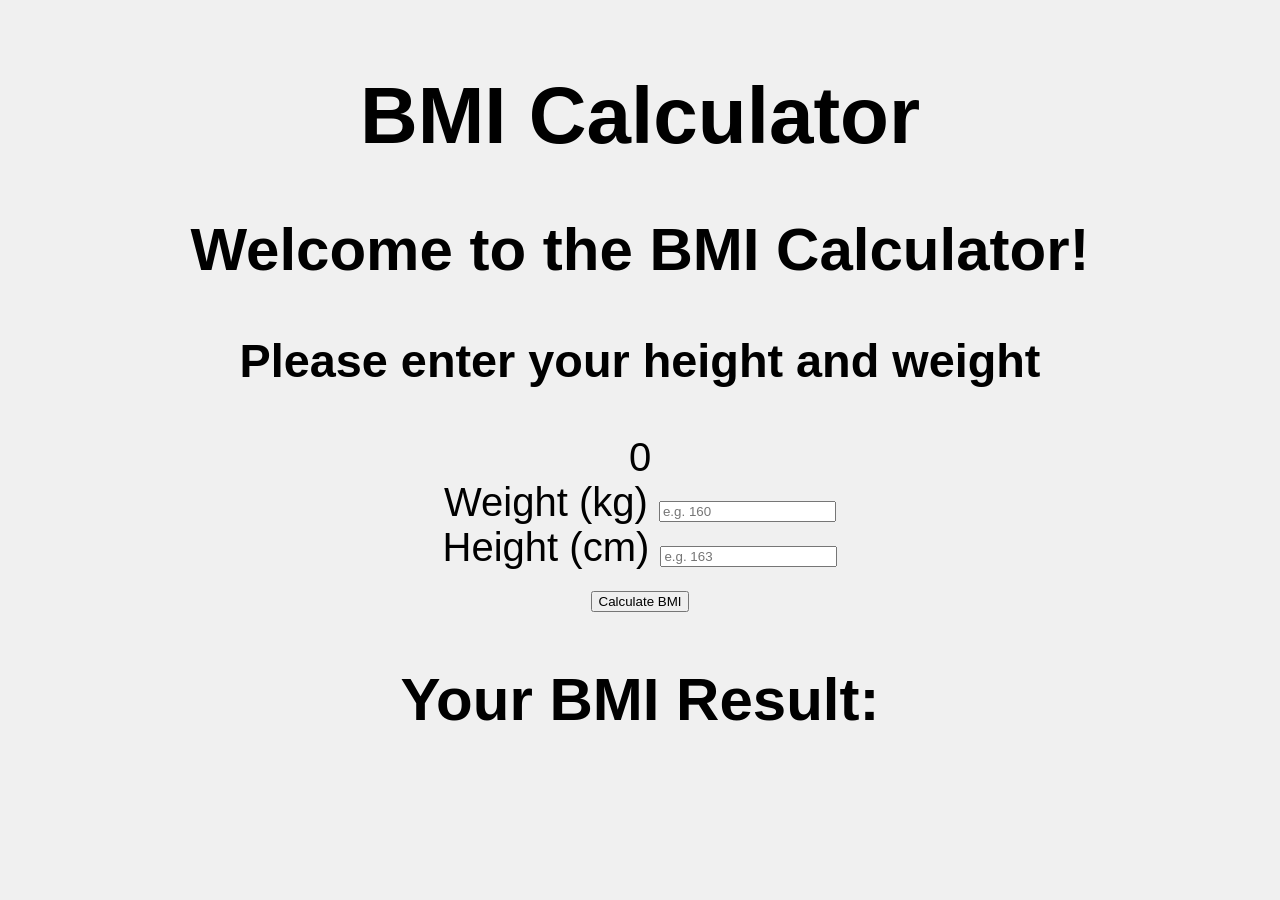
==== index.html @ be8022e4 "first commit" ====
<!DOCTYPE html>
<html lang="en">
<head>
    <meta charset="UTF-8">
    <meta name="viewport" content="width=device-width, initial-scale=1.0">
   <link rel="stylesheet" href="css/styles.css">
    <title>BMI Calculator</title>
</head>
<body>
    <header>
        <h1>BMI Calculator</h1>
    </header>
<main>

    <!-- BMI Calculator card  -->
   <div class="imput-container">
    <h2>Welcome to the BMI Calculator!</h2>
    <h3>Please enter your height and weight</h3>

<!-- guage to indicate BMI category -->
    <div class="scale-container" id="scale-container">
         <div class="scale-track">
            <div class="scale-divider" style = "left: 21%"></div>
            <div class="scale-divider" style = "left: 38%"></div>
            <div class="scale-divider" style = "left: 55%"></div>
            <div class="scale-divider" style = "left: 78%"></div>
            <div class="scale-divider" style = "left: 92%"></div>
         </div>
         
 <div class="needle" id="needle"></div>
        <div class="guage-value" id="guage-value">0</div>
    </div>
 </div>

    <!-- weight input -->
     <div class="weight-input">
        <label for="weight">Weight (kg)</label>
        <input type="number" name="weight" id="weight" placeholder="e.g. 160">
     </div>
     <div class="height-input">
        <label for="height">Height (cm)</label>
        <input type="number" name="height" id="height" placeholder="e.g. 163">
     </div>
   
 

    <button onclick="runApp()" id ="calculate-bmi">Calculate BMI</button>

    <h2 class="bmi-result" >Your BMI Result:</h2>
    

 
    <!-- <p>"You are clinically underweight."</p>
    <p>"You are at a healthy weight."</p>
    <p>"You are clinically overweight."</p>
    <p>"You are clinically obese."</p> -->

    </main>

    <script src="/js/script.js"></script>
    <script src="/data/recipes.js"></script>
    <script src="/js/bmi.js"></script>
    <script src="/js/bmi-calculator.js"></script>
    <script src="/js/guage.js"></script>
</body>
</html>
---- css/styles.css ----
body{
    font-family: Arial, sans-serif;
    background-color: #f0f0f0;
    font-size: 2.5rem;
    text-align: center;
    align-items: center;
    margin: 0;
    padding: 1rem 5rem
}

.input-container p{
   text-align: center;
   padding: 0 2rem;
}

.guage-outer{
    width: 220px;
    height:110px;
   position: relative;
    background-color: purple;
}

.guage-ring{
    width: 220px;
    height:220px;
    border: 15px solid #ccc;
    border-radius: 50%;
    position: relative;
    margin: 2rem auto;
    background: conic-gradient( #101986 0deg 72deg,/* Underweight */
     #4caf50 72deg 144deg,/* Normal weight */
     #ffeb3b 144deg 180deg,/* Overweight */
     #f44336 180deg 360deg/* Obese */
    );
}

.guage-outer{
height: 110px;
overflow: hidden;
}

/* Clip to semi-circle */
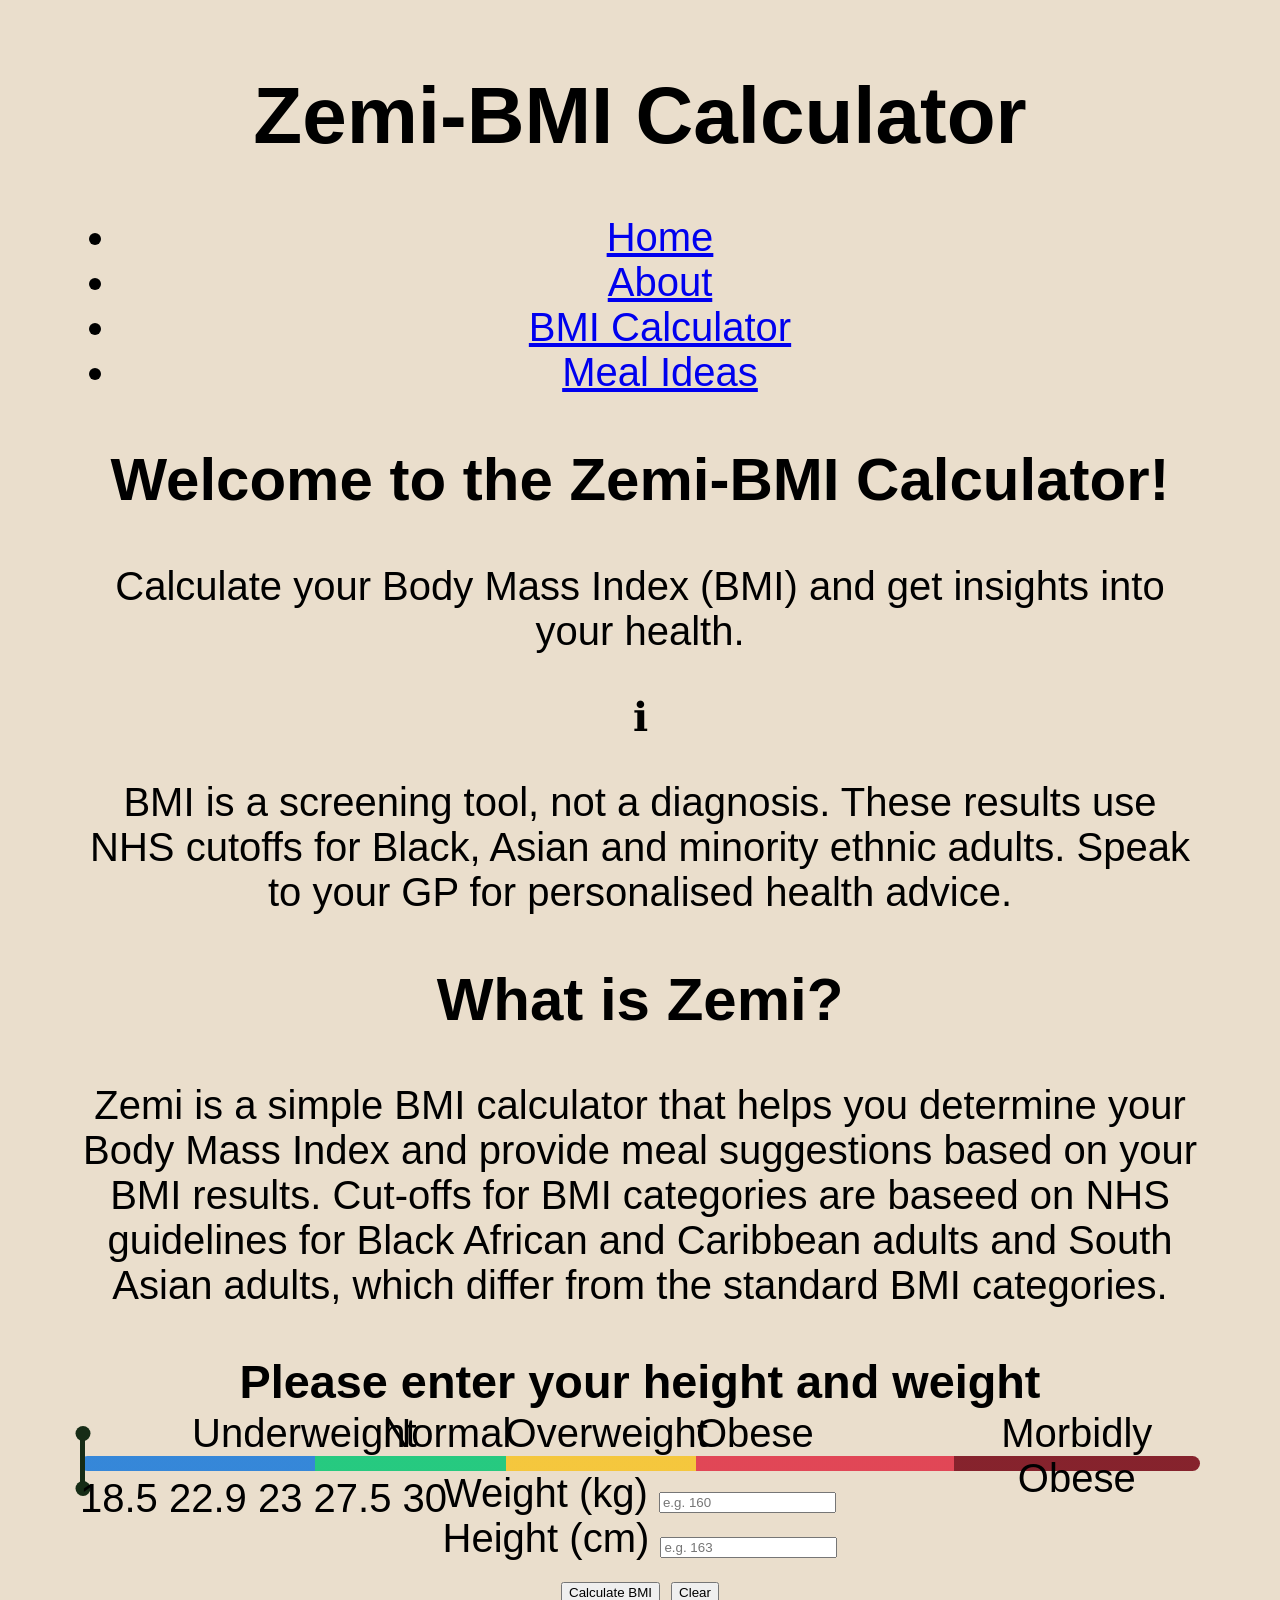
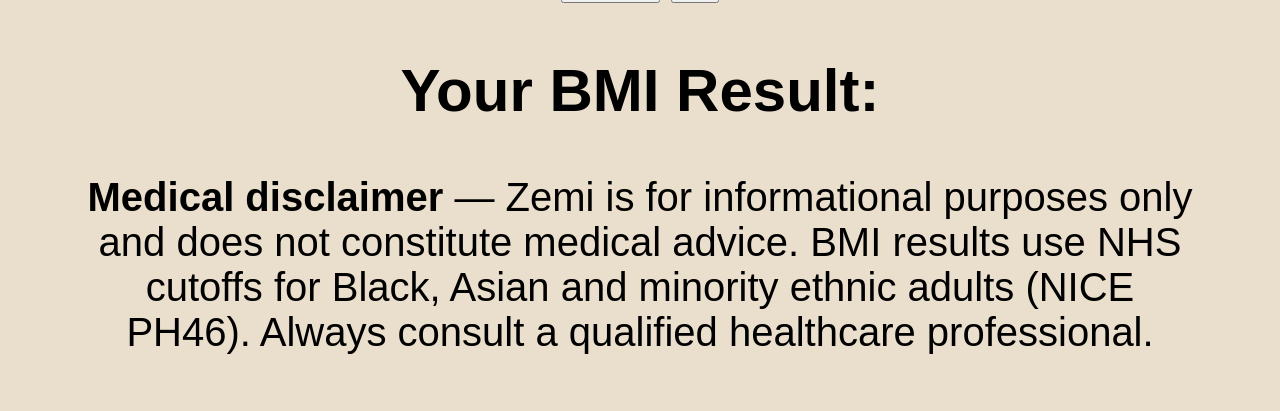
==== commit bb347aba: "update styling" ====
--- a/index.html
+++ b/index.html
@@ -3,35 +3,83 @@
 <head>
     <meta charset="UTF-8">
     <meta name="viewport" content="width=device-width, initial-scale=1.0">
-   <link rel="stylesheet" href="css/styles.css">
-    <title>BMI Calculator</title>
+   <link rel="stylesheet" href="/apps/frontend/web/css/styles.css">
+    <title>Zemi-BMI Calculator</title>
 </head>
 <body>
     <header>
-        <h1>BMI Calculator</h1>
+        <h1>Zemi-BMI Calculator</h1>
     </header>
 <main>
+    <!--  Nav Start -->
+<section class="nav">
+    <nav>
+        <ul>
+            <li><a href="#home">Home</a></li>
+            <li><a href="#about">About</a></li>
+            <li><a href="#bmi-calculator">BMI Calculator</a></li>
+            <li><a href="#meal-ideas">Meal Ideas</a></li>
 
-    <!-- BMI Calculator card  -->
+        </ul>
+    </nav>
+
+</section>
+<!-- Nav End -->
+
+ <!-- Hero Start -->
+<section class="hero">
+    <h1>Welcome to the Zemi-BMI Calculator!</h2>
+    <p>Calculate your Body Mass Index (BMI) and get insights into your health.</p>
+
+    <!-- Disclaimer -->
+ <div class="disclaimer">
+  <span class="disclaimer-icon">ℹ</span>
+  <p>BMI is a screening tool, not a diagnosis.
+  These results use NHS cutoffs for Black, Asian
+  and minority ethnic adults. Speak to your GP
+  for personalised health advice.</p>
+</div>
+</section>
+
+  <!-- Hero End -->
+
+    <!-- About Start -->
+     <section class="about">
+        <h2>What is Zemi?</h2>
+        <p>Zemi is a simple BMI calculator that helps you determine your Body Mass Index and provide meal suggestions 
+            based on your BMI results. Cut-offs for BMI categories are baseed on NHS guidelines for Black African and Caribbean
+            adults and South Asian adults, which differ from the standard BMI categories.
+        </p>
+
+     </section>
+      <!-- About End -->
+
+        <!-- BMI calculator Start -->
+           <!-- BMI Calculator card  -->
    <div class="imput-container">
-    <h2>Welcome to the BMI Calculator!</h2>
     <h3>Please enter your height and weight</h3>
 
 <!-- guage to indicate BMI category -->
     <div class="scale-container" id="scale-container">
          <div class="scale-track">
-            <div class="scale-divider" style = "left: 21%"></div>
-            <div class="scale-divider" style = "left: 38%"></div>
-            <div class="scale-divider" style = "left: 55%"></div>
-            <div class="scale-divider" style = "left: 78%"></div>
-            <div class="scale-divider" style = "left: 92%"></div>
-         </div>
-         
- <div class="needle" id="needle"></div>
-        <div class="guage-value" id="guage-value">0</div>
-    </div>
- </div>
 
+            <!-- scale marker -->
+<div class="scale-marker" id="scale-marker"></div> 
+
+            <div class="zone-labels" style = "left: 10%">Underweight</div>
+            <div class="zone-labels" style = "left: 27%">Normal</div>
+            <div class="zone-labels" style = "left: 38%">Overweight</div>
+            <div class="zone-labels" style = "left: 55%">Obese</div>
+            <div class="zone-labels" style = "left: 78%">Morbidly Obese</div>
+        </div>
+        <div class='tick-labels'>
+  <span>18.5</span>
+  <span>22.9</span>
+  <span>23</span>
+  <span>27.5</span>  
+  <span>30</span>  
+</div>
+    </div>  
     <!-- weight input -->
      <div class="weight-input">
         <label for="weight">Weight (kg)</label>
@@ -42,25 +90,33 @@
         <input type="number" name="height" id="height" placeholder="e.g. 163">
      </div>
    
- 
+
 
     <button onclick="runApp()" id ="calculate-bmi">Calculate BMI</button>
+    <button onclick="reload()" id ="clear-values">Clear</button>
+
 
     <h2 class="bmi-result" >Your BMI Result:</h2>
-    
 
- 
-    <!-- <p>"You are clinically underweight."</p>
-    <p>"You are at a healthy weight."</p>
-    <p>"You are clinically overweight."</p>
-    <p>"You are clinically obese."</p> -->
+         <!-- BMI calculator End -->
 
+    <!--Footer Start  -->
+
+    <footer>
+  <p class="disclaimer-footer">
+    <strong>Medical disclaimer</strong> — Zemi is for
+    informational purposes only and does not
+    constitute medical advice. BMI results use
+    NHS cutoffs for Black, Asian and minority
+    ethnic adults (NICE PH46). Always consult
+    a qualified healthcare professional.
+  </p>
+</footer>
+    <!--Footer End  -->
     </main>
 
-    <script src="/js/script.js"></script>
-    <script src="/data/recipes.js"></script>
-    <script src="/js/bmi.js"></script>
-    <script src="/js/bmi-calculator.js"></script>
-    <script src="/js/guage.js"></script>
+    <script src="js/script.js"></script>
+    <script src="data/recipes.js"></script>
+    <script src="js/bmi.js"></script>
 </body>
 </html>
--- a/apps/frontend/web/css/styles.css
+++ b/apps/frontend/web/css/styles.css
@@ -0,0 +1,99 @@
+/* Design elements */
+
+:root {
+   --bg:  hsl(36, 42%, 86%);
+  --bg-dark:     hsl(28, 34%, 35%);
+  --bg-darker:   hsl(28, 36%, 29%);
+  --gold:        hsl(40, 72%, 69%);
+  --gold-light:  hsl(40, 78%, 75%);
+  --cream:       hsl(36, 58%, 92%);
+  --text-muted:  hsl(36, 38%, 76%);
+  --green:       hsl(120, 34%, 13%);
+}
+/* Project start */
+body{
+    font-family: Arial, sans-serif;
+    background-color: var(--bg);
+    font-size: 2.5rem;
+    text-align: center;
+    align-items: center;
+    margin: 0;
+    padding: 1rem 5rem
+}
+
+.input-container p{
+   text-align: center;
+   padding: 0 2rem;
+}
+
+/* Linear BMI guage */
+
+.scale-track{
+    position: relative;
+    height:15px;
+    width: 100%;
+    border-radius: 10px;
+    background: linear-gradient(
+        to right,
+    hsl(210,68%,53%) 0% 21%, /* underweight */
+    hsl(153,68%,47%) 21% 38%, /* normal */
+    hsl(45,90%,60%) 38% 55%, /* overweight */
+    hsl(354,72%,58%) 55% 78%, /* obese */
+    hsl(354, 59%, 33%) 78% 100% /* morbidlyobese */
+
+    );
+}
+/* Marker */
+
+#scale-container{
+    position: relative;
+    width: 100%;
+}
+.scale-marker::before
+{
+    content: '';
+    position: absolute;
+    left: 50%;
+    top: -5px; /* sticks above the track */
+    transform: translateX(-50%);
+    width: 15px;
+    height: 15px;
+    border-radius: 50%;
+   background-color: var(--green);
+}
+
+.scale-marker{
+    content: '';
+    position: relative;
+    top: -25px;  /* sticks above the track */
+    width: 5px;
+    height: 60px;
+    background-color: var(--green);
+ transition: left 0.7s cubic-bezier(.4,0,.2,1);
+}
+
+.scale-marker::after{
+    content: '';
+    position: absolute;
+    left: 50%;
+    bottom: -5px; /* sticks below the track */
+    transform: translateX(-50%);
+    width: 15px;
+    height: 15px;
+    border-radius: 50%;
+    background-color: var(--green);
+}
+
+.tick-labels{
+    position: absolute;
+    top: 20px;
+   
+}
+
+.zone-labels{
+    position: absolute;
+    top: -45px; 
+   
+}
+
+/* Project end */
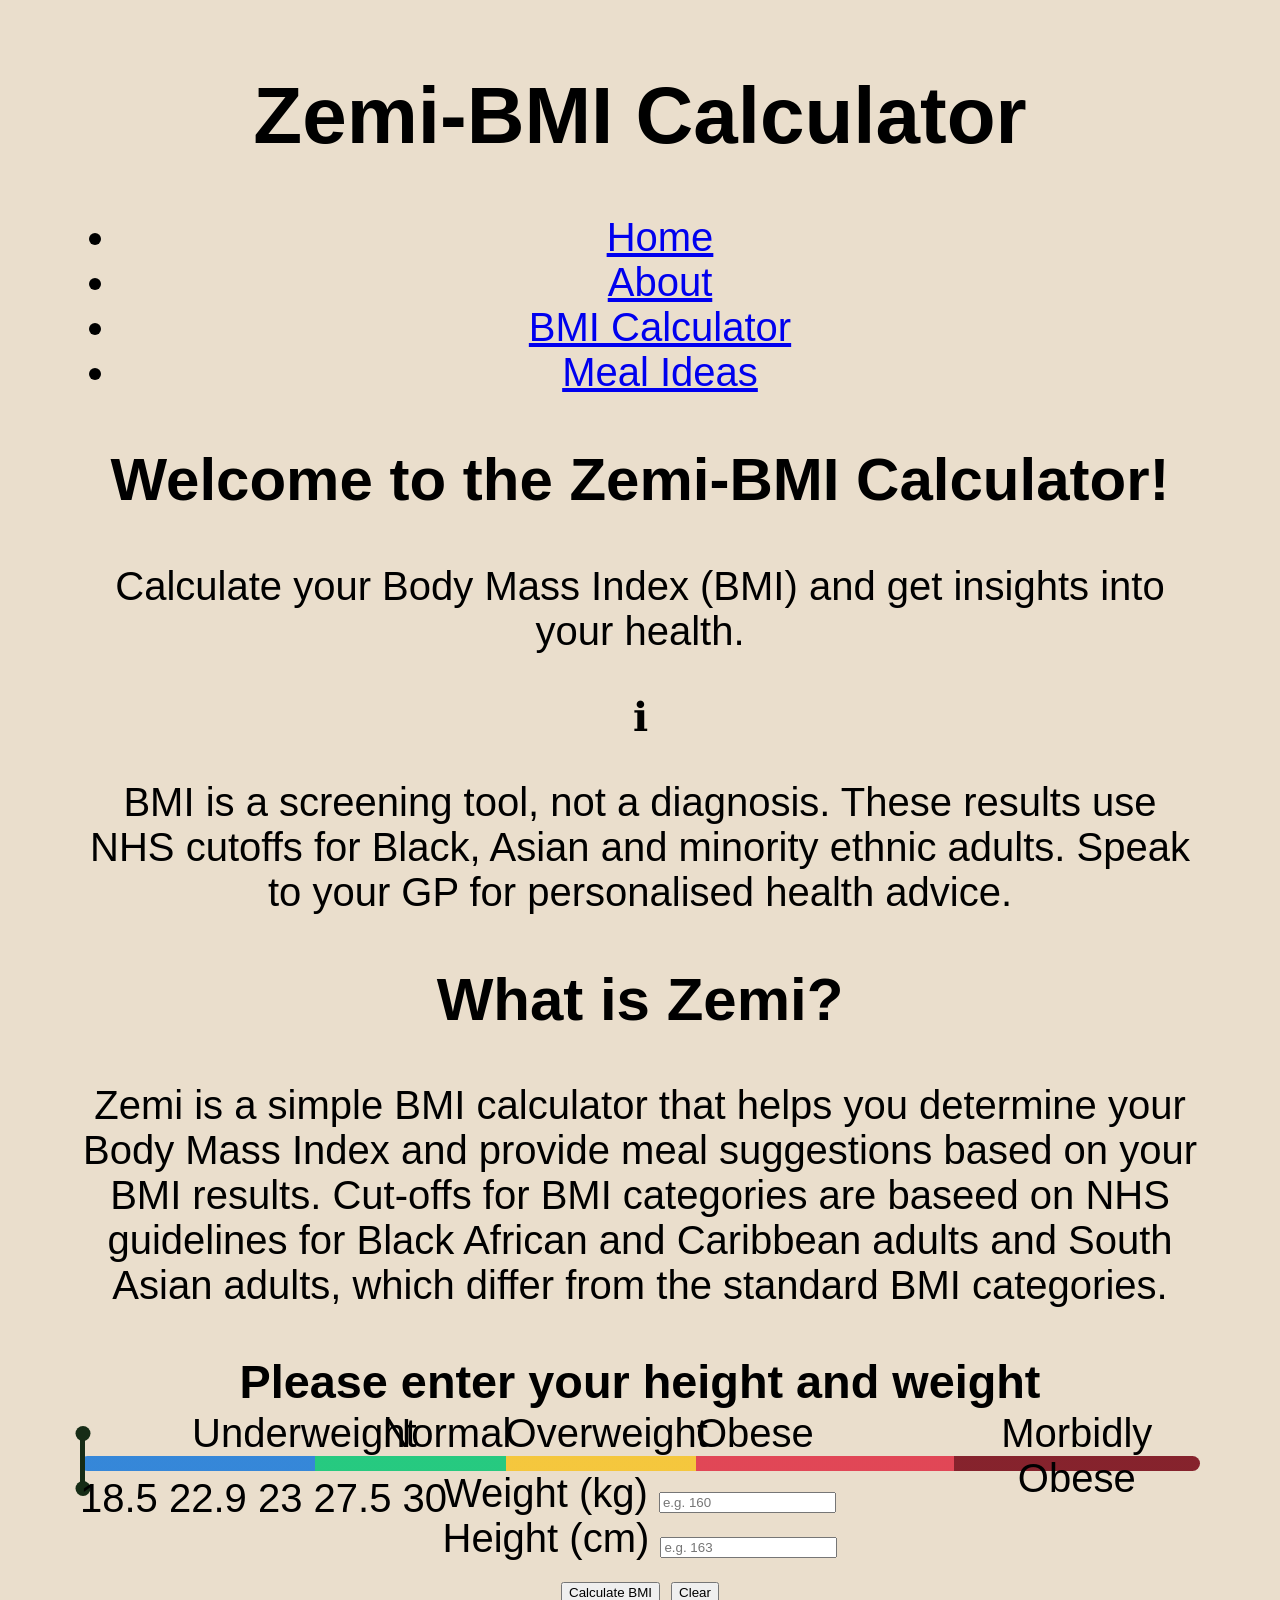
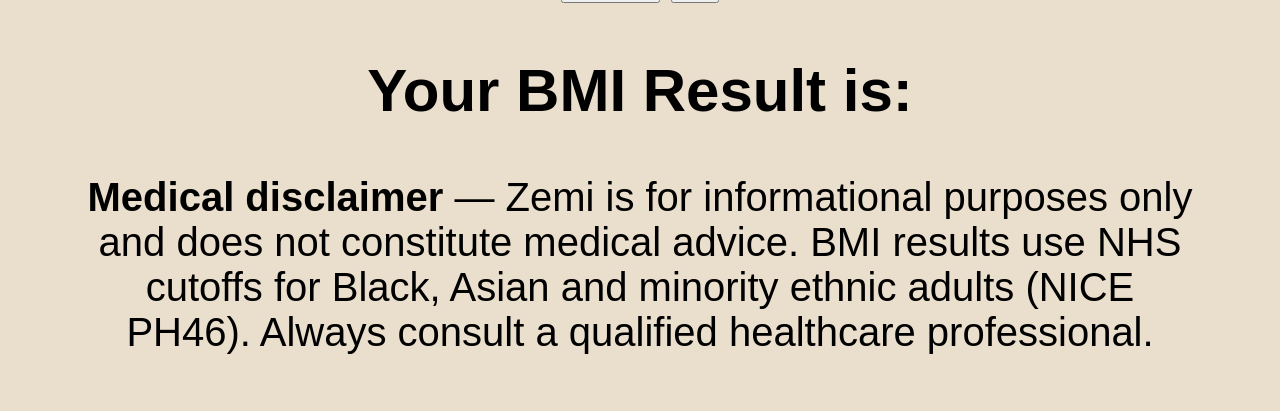
==== commit 5fd35d69: "fix marker on scale" ====
--- a/index.html
+++ b/index.html
@@ -96,13 +96,17 @@
     <button onclick="reload()" id ="clear-values">Clear</button>
 
 
-    <h2 class="bmi-result" >Your BMI Result:</h2>
+    <h2 class="bmi-result" >Your BMI Result is:</h2>
 
          <!-- BMI calculator End -->
 
+  <!-- meal suggestions Start -->
+  <!-- meal suggestions End -->
+
+
     <!--Footer Start  -->
 
-    <footer>
+ <footer>
   <p class="disclaimer-footer">
     <strong>Medical disclaimer</strong> — Zemi is for
     informational purposes only and does not
@@ -115,7 +119,7 @@
     <!--Footer End  -->
     </main>
 
-    <script src="js/script.js"></script>
+  <script src="/apps/frontend/web/js/bmi.js"></script>
     <script src="data/recipes.js"></script>
     <script src="js/bmi.js"></script>
 </body>
--- a/apps/frontend/web/css/styles.css
+++ b/apps/frontend/web/css/styles.css
@@ -39,7 +39,7 @@
     hsl(153,68%,47%) 21% 38%, /* normal */
     hsl(45,90%,60%) 38% 55%, /* overweight */
     hsl(354,72%,58%) 55% 78%, /* obese */
-    hsl(354, 59%, 33%) 78% 100% /* morbidlyobese */
+    hsl(354, 59%, 33%) 78% 100% /* morbidly obese */
 
     );
 }
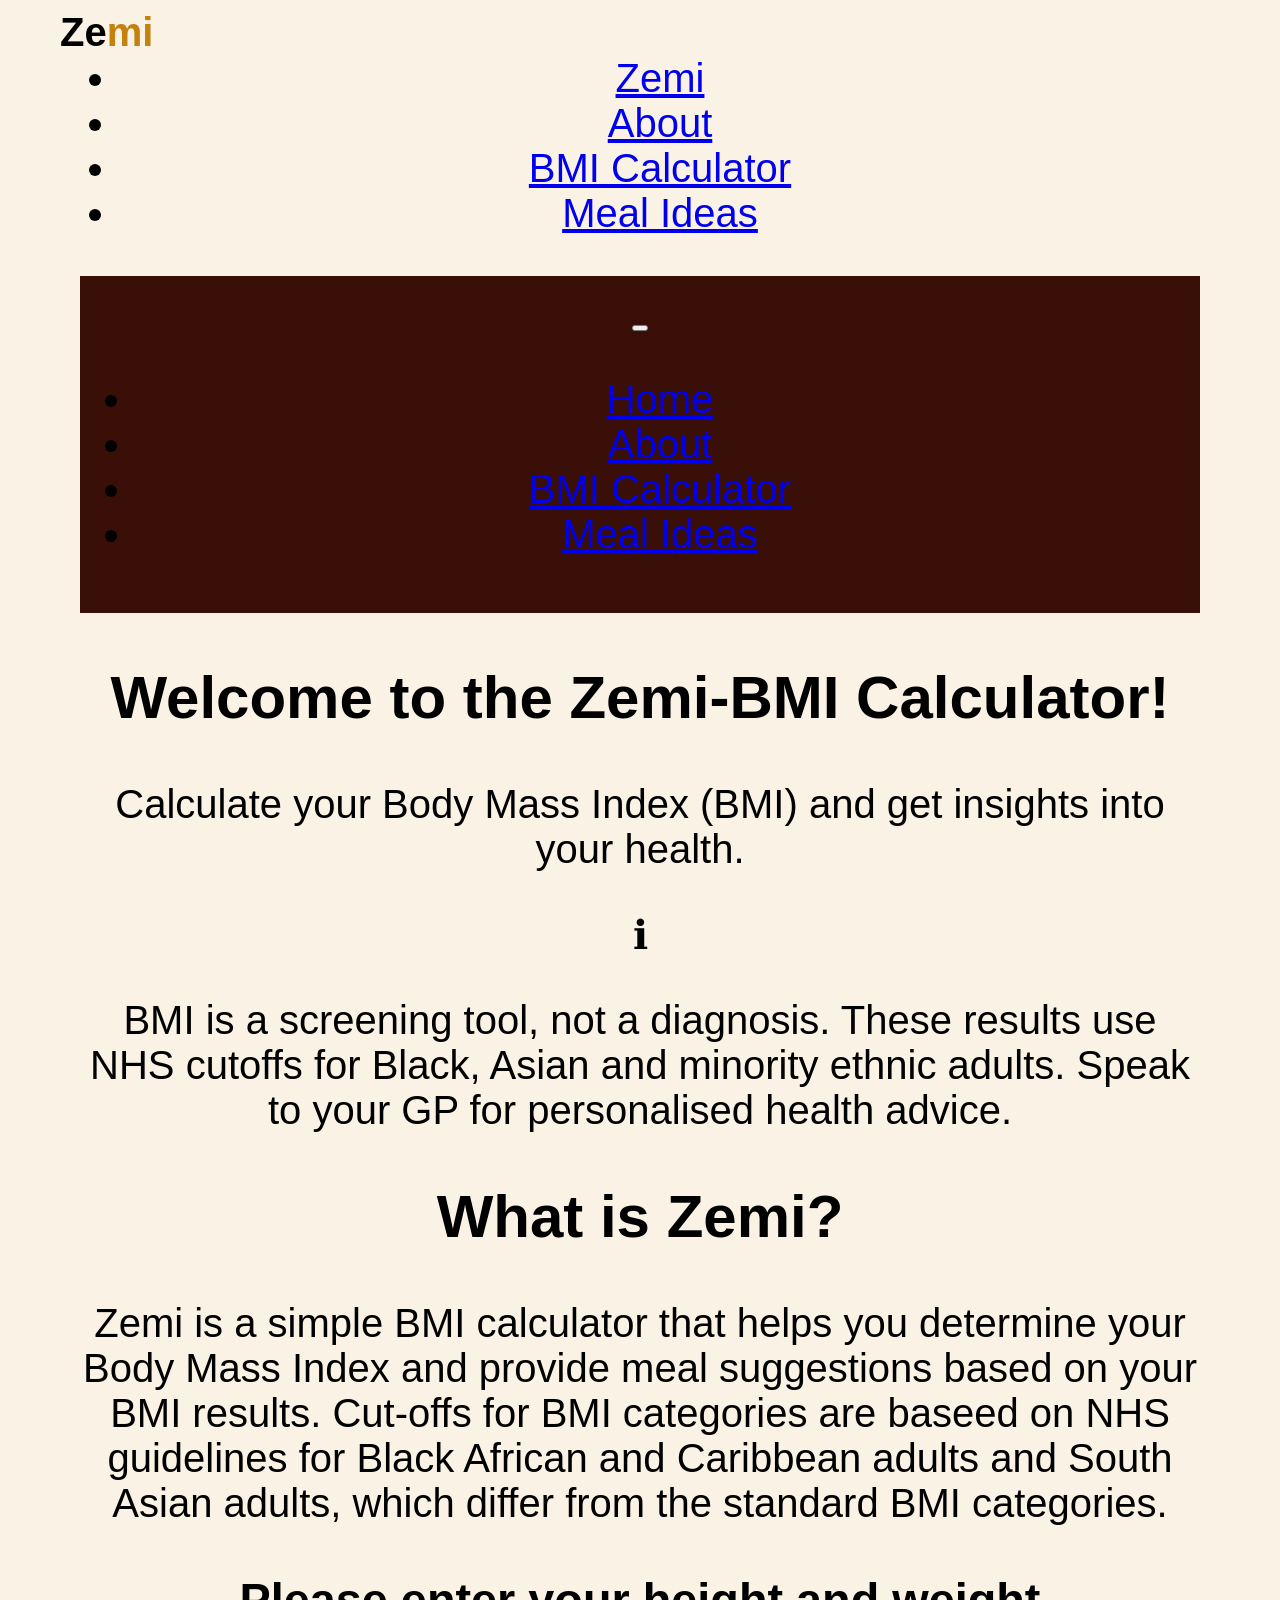
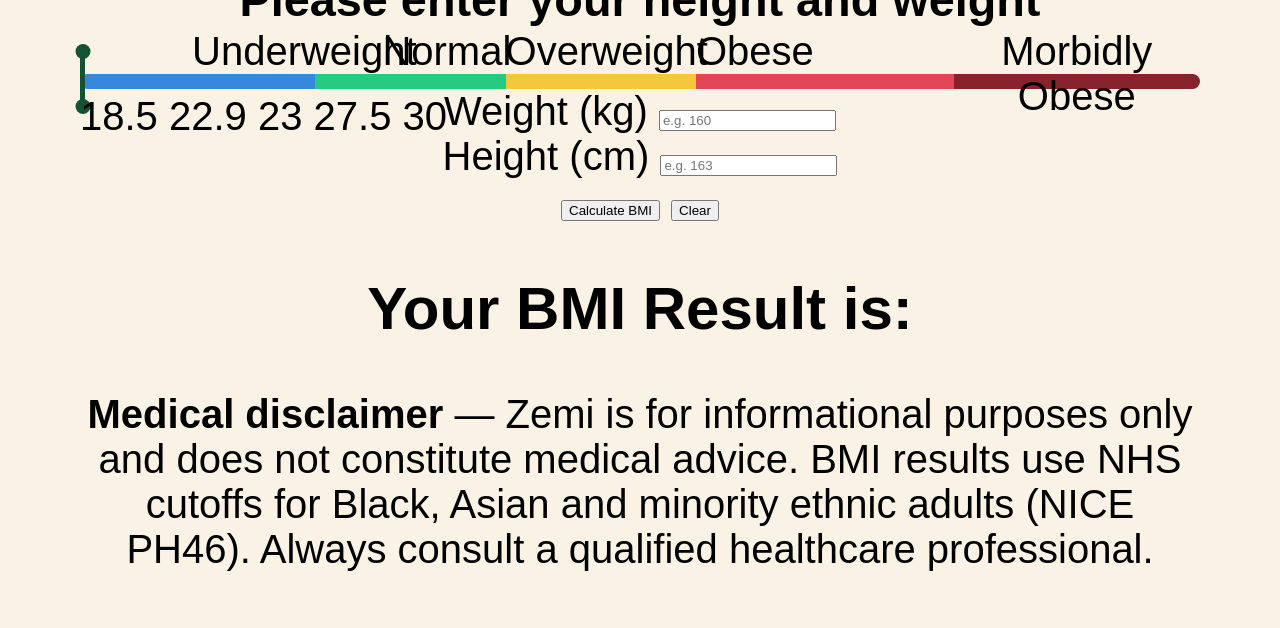
==== commit ba4adfa8: "start building mobile nav" ====
--- a/index.html
+++ b/index.html
@@ -8,14 +8,15 @@
 </head>
 <body>
     <header>
-        <h1>Zemi-BMI Calculator</h1>
+        <h1 class="logo"><span>Ze</span><span class="zemi-gold">mi</span></h1>
     </header>
 <main>
     <!--  Nav Start -->
+
 <section class="nav">
     <nav>
         <ul>
-            <li><a href="#home">Home</a></li>
+            <li><a href="#home">Zemi</a></li>
             <li><a href="#about">About</a></li>
             <li><a href="#bmi-calculator">BMI Calculator</a></li>
             <li><a href="#meal-ideas">Meal Ideas</a></li>
@@ -23,12 +24,31 @@
         </ul>
     </nav>
 
+    <!-- Mobile Nav start -->
+    <div class="mobile-nav">
+        <div class="overlay">
+ <div class="hamburger"></div>
+ <div class="close-btn">
+    <button>
+    </button>
+ </div>
+ 
+        <ul>
+            <li><a href="#home">Home</a></li>
+            <li><a href="#about">About</a></li>
+            <li><a href="#bmi-calculator">BMI Calculator</a></li>
+            <li><a href="#meal-ideas">Meal Ideas</a></li>
+        </ul>
+        </div>
+    </div>
+    <!-- Mobile Nav end -->
+
 </section>
 <!-- Nav End -->
 
  <!-- Hero Start -->
 <section class="hero">
-    <h1>Welcome to the Zemi-BMI Calculator!</h2>
+    <h2>Welcome to the Zemi-BMI Calculator!</h2>
     <p>Calculate your Body Mass Index (BMI) and get insights into your health.</p>
 
     <!-- Disclaimer -->
--- a/apps/frontend/web/css/styles.css
+++ b/apps/frontend/web/css/styles.css
@@ -1,19 +1,51 @@
 /* Design elements */
 
 :root {
-   --bg:  hsl(36, 42%, 86%);
+    /* Backgrounds */
+   --warm-white: hsl(44 67% 97%);
+   --cream: hsl(38 60% 90%);
+   --menu-dark: hsl(8 75% 13%);
   --bg-dark:     hsl(28, 34%, 35%);
   --bg-darker:   hsl(28, 36%, 29%);
-  --gold:        hsl(40, 72%, 69%);
-  --gold-light:  hsl(40, 78%, 75%);
+
+  /* Gold hues */
+  --gold:        hsl(38, 88%, 41%);
+  --gold-light:  hsl(38, 82%, 52%);
+  --gold-pale:   hsl(38, 70%, 94%);
+
+  /* Earth red */
+  --earth-deep: hsl(8, 72%, 22%);
+  --earth: hsl(10,63%,37%);
+  --earth-light: hsl(14, 57%, 52%);
+
+  /* Forest Green */
+  --forest: hsl(150 58% 20%);
+  --forest-mid: hsl(149 42% 30%);
+  --forest-light: hsl(149 38% 38%);
+
+  /* Neutrals */
+  --ink: hsl(30, 60%, 7%);
+  --charcoal: hsl(28, 55%, 11%);
+  --muted: hsl(34, 26%, 37%);
   --cream:       hsl(36, 58%, 92%);
   --text-muted:  hsl(36, 38%, 76%);
   --green:       hsl(120, 34%, 13%);
+
+/* kente  */
+
+--red: hsl(10 63% 37%);
+--yellow: hsl(38 88% 41%);
+--green: hsl(150 58% 20%);
+--black: hsl(0, 0%, 8%);
 }
+
+
+/* Typography */
+
 /* Project start */
 body{
     font-family: Arial, sans-serif;
-    background-color: var(--bg);
+    background-color: var(--gold-pale);
     font-size: 2.5rem;
     text-align: center;
     align-items: center;
@@ -25,6 +57,45 @@
    text-align: center;
    padding: 0 2rem;
 }
+
+/* Nav start */
+
+
+.logo{
+    font-size: 2.5rem;
+    font-weight: bold;
+    margin: 0;
+    position: absolute;
+    top: 0.25em;
+    left: 1.5em;
+}
+
+.zemi-gold{
+    color: var(--gold);
+}
+
+.close-icon svg{
+    font-size: 1.5rem;
+    color: var(--menu-dark);
+    background: none;
+}
+
+.overlay{
+    background-color: var(--menu-dark);
+    padding: 1rem;
+    position: sticky;
+    top: 0;
+    z-index: 1000;
+}   
+
+.overlay nav u a{
+    list-style: none;
+    display: flex;
+    gap: 2em;
+
+}
+
+/* Nav end */
 
 /* Linear BMI guage */
 
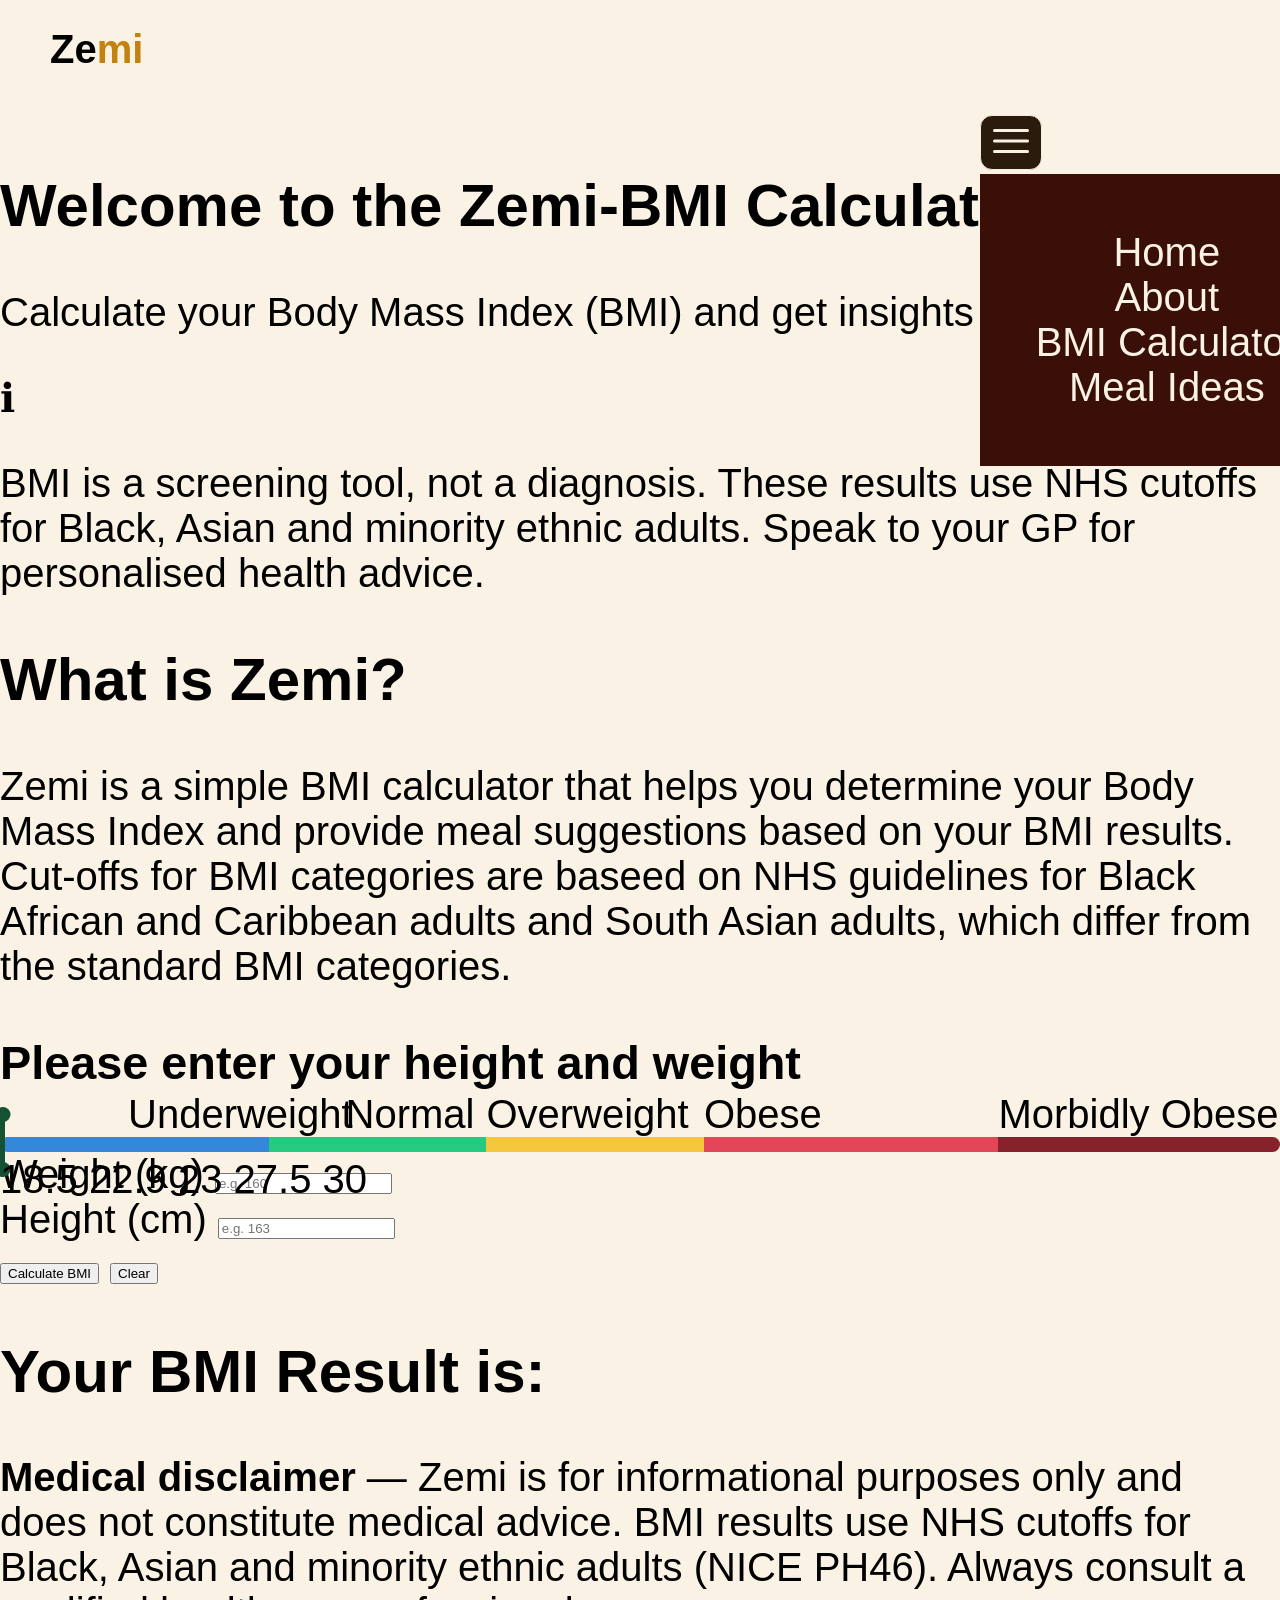
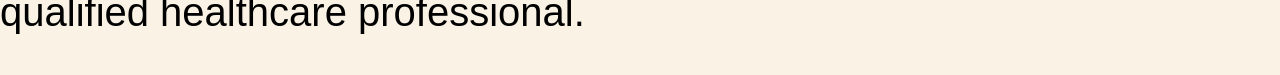
==== commit 12f5e8ad: "update color of mobile menu links" ====
--- a/index.html
+++ b/index.html
@@ -7,13 +7,11 @@
     <title>Zemi-BMI Calculator</title>
 </head>
 <body>
+     <!--  Nav Start -->
     <header>
         <h1 class="logo"><span>Ze</span><span class="zemi-gold">mi</span></h1>
-    </header>
-<main>
-    <!--  Nav Start -->
 
-<section class="nav">
+        <section class="desktop-nav">
     <nav>
         <ul>
             <li><a href="#home">Zemi</a></li>
@@ -24,14 +22,23 @@
         </ul>
     </nav>
 
-    <!-- Mobile Nav start -->
+</section>
+
+      <!-- Mobile Nav start -->
+     <nav>
+  
     <div class="mobile-nav">
+        <div class="hamburger">
+
+ <button class="menu-btn">
+
+<svg xmlns="http://www.w3.org/2000/svg" fill="none" viewBox="0 0 24 24" stroke-width="1.5" stroke="currentColor" class="size-6">
+  <path stroke-linecap="round" stroke-linejoin="round" d="M3.75 6.75h16.5M3.75 12h16.5m-16.5 5.25h16.5" />
+</svg>
+
+ </button>
         <div class="overlay">
- <div class="hamburger"></div>
- <div class="close-btn">
-    <button>
-    </button>
- </div>
+ 
  
         <ul>
             <li><a href="#home">Home</a></li>
@@ -40,10 +47,12 @@
             <li><a href="#meal-ideas">Meal Ideas</a></li>
         </ul>
         </div>
-    </div>
+        </div>
+    </nav>
     <!-- Mobile Nav end -->
+    </header>
+<main>
 
-</section>
 <!-- Nav End -->
 
  <!-- Hero Start -->
--- a/apps/frontend/web/css/styles.css
+++ b/apps/frontend/web/css/styles.css
@@ -47,10 +47,10 @@
     font-family: Arial, sans-serif;
     background-color: var(--gold-pale);
     font-size: 2.5rem;
-    text-align: center;
-    align-items: center;
+    /* text-align: center;
+    align-items: center; */
     margin: 0;
-    padding: 1rem 5rem
+    /* padding: 1rem 5rem */
 }
 
 .input-container p{
@@ -58,26 +58,62 @@
    padding: 0 2rem;
 }
 
+header {
+    
+    width: 100%;
+    height: 4rem;
+    margin-bottom: 2em;
+    margin-left: 1.25em;
+   
+}
+svg{
+    height: 3rem;
+}
+
+
 /* Nav start */
 
 
 .logo{
     font-size: 2.5rem;
     font-weight: bold;
-    margin: 0;
+    /* margin: 0;
     position: absolute;
     top: 0.25em;
-    left: 1.5em;
+    left: 1.5em; */
 }
 
 .zemi-gold{
     color: var(--gold);
 }
 
-.close-icon svg{
+.desktop-nav{
+    display: none;
+}
+
+.menu-btn, .close-btn{
+    background: var(--charcoal);
+    border: 0.5px solid var(--cream);
+    border-radius: 0.75rem;
+    color: var(--gold-pale);
+    cursor: pointer;
+}
+
+.mobile-nav{
+    display: flex;
+    justify-content: flex-end;
+    padding: 1rem;
+}
+
+.menu-btn{
+    color: var(--gold-pale);
+    /* display: flex;
+    flex-direction: end; */
+   
+}
+.close-icon{
     font-size: 1.5rem;
-    color: var(--menu-dark);
-    background: none;
+    background: var(--charcoal);
 }
 
 .overlay{
@@ -88,11 +124,18 @@
     z-index: 1000;
 }   
 
-.overlay nav u a{
+
+
+.overlay ul li {
     list-style: none;
     display: flex;
-    gap: 2em;
-
+    align-items: center;
+    justify-content: center;
+
+}
+.overlay ul li a {
+    text-decoration: none;
+    color: var(--gold-pale);
 }
 
 /* Nav end */
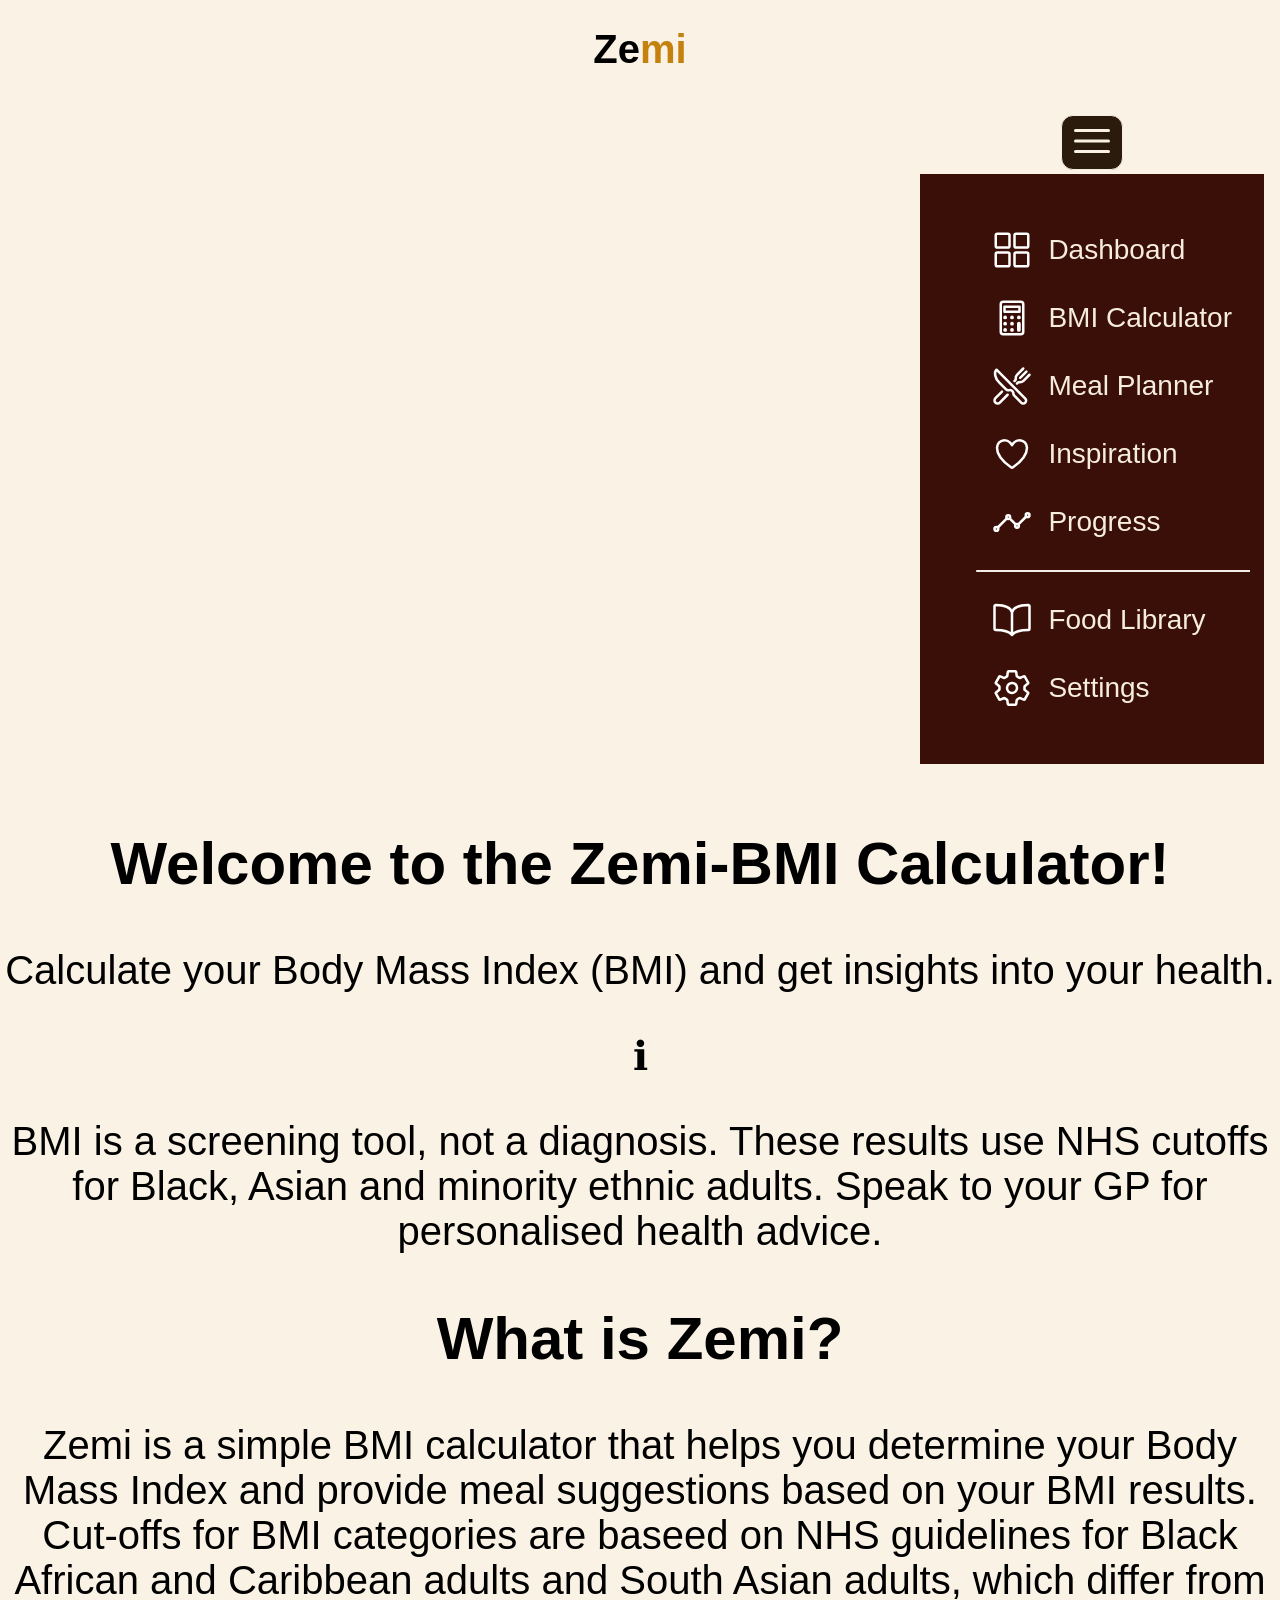
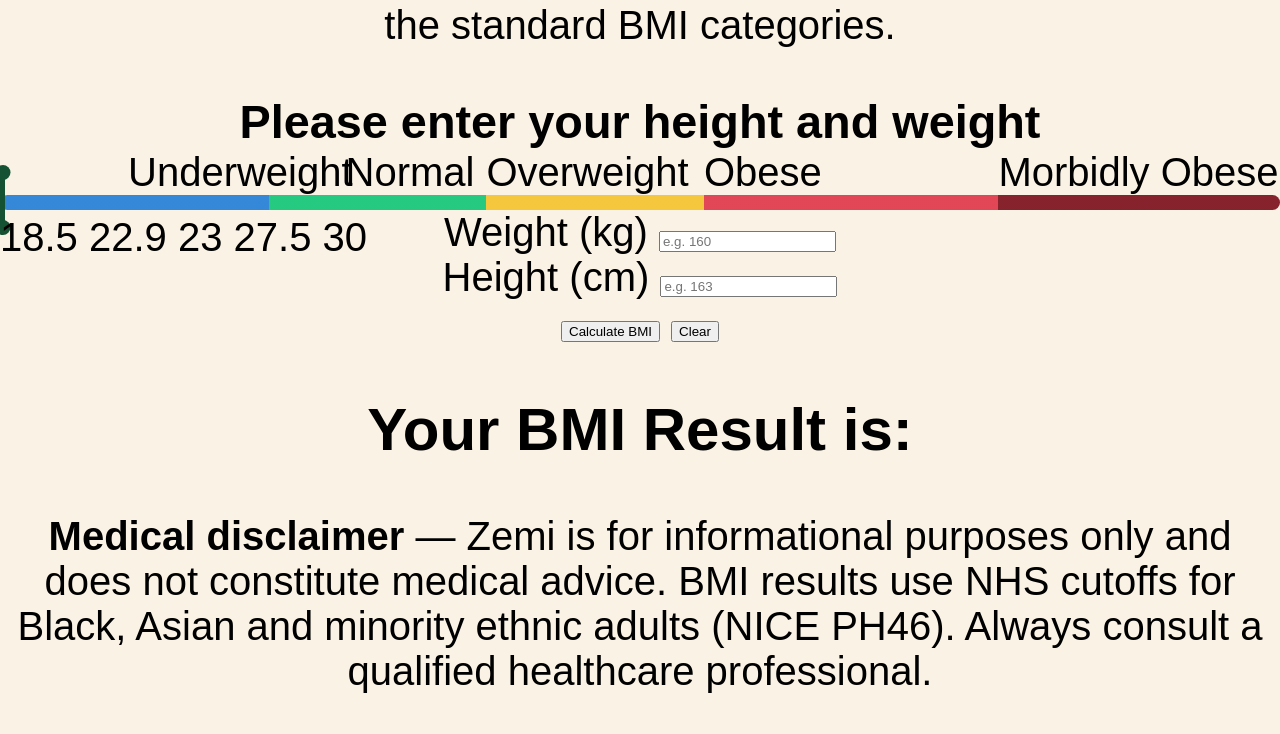
==== commit df4f4abe: "style mobile nav links and icons" ====
--- a/index.html
+++ b/index.html
@@ -41,11 +41,16 @@
  
  
         <ul>
-            <li><a href="#home">Home</a></li>
-            <li><a href="#about">About</a></li>
-            <li><a href="#bmi-calculator">BMI Calculator</a></li>
-            <li><a href="#meal-ideas">Meal Ideas</a></li>
+            <li><a class="link link-dash" href="#dashboard">Dashboard</a></li>
+            <li><a class="link link-bmi" href="#bmi-calculator">BMI Calculator</a></li>
+            <li><a class="link link-meal" href="#meal-ideas">Meal Planner</a></li>
+            <li><a class="link link-inspo" href="#inspiration">Inspiration</a></li>
+            <li><a class="link link-progress" href="#progress">Progress</a></li>
+            <hr>
+            <li><a class="link link-library" href="#library">Food Library</a></li>
+            <li><a class="link link-settings" href="#settings">Settings</a></li>
         </ul>
+        
         </div>
         </div>
     </nav>
--- a/apps/frontend/web/css/styles.css
+++ b/apps/frontend/web/css/styles.css
@@ -43,12 +43,20 @@
 /* Typography */
 
 /* Project start */
+/* header {
+    position: relative;
+    width: 100%;
+    height: 4rem;
+    margin-bottom: 2em;
+    margin-left: 0;
+} */
+
 body{
     font-family: Arial, sans-serif;
     background-color: var(--gold-pale);
     font-size: 2.5rem;
-    /* text-align: center;
-    align-items: center; */
+    text-align: center;
+    align-items: center;
     margin: 0;
     /* padding: 1rem 5rem */
 }
@@ -58,14 +66,7 @@
    padding: 0 2rem;
 }
 
-header {
-    
-    width: 100%;
-    height: 4rem;
-    margin-bottom: 2em;
-    margin-left: 1.25em;
-   
-}
+
 svg{
     height: 3rem;
 }
@@ -127,15 +128,64 @@
 
 
 .overlay ul li {
-    list-style: none;
-    display: flex;
-    align-items: center;
-    justify-content: center;
+font-size: 1.75rem;
+ list-style: none; 
+    
 
 }
 .overlay ul li a {
-    text-decoration: none;
-    color: var(--gold-pale);
+text-decoration: none;
+  
+color: var(--gold-pale);
+ display: flex;
+align-items: center;
+justify-content: flex-start;
+}
+
+.overlay .link{
+   display: flex;
+   color: var(--cream);
+   background: none;
+   border: none;
+   gap: 0.5rem;
+   margin: 1.75rem 1rem;
+
+}
+.overlay .link::before{
+    content: "";
+    /* border: 1px solid var(--cream); */
+    width: 40px;
+    height: 40px;
+    margin-right: 0.5rem;
+    filter: brightness(0) invert(1);
+    background-color: transparent;
+}
+
+.link-dash::before{
+    background-image: url(/apps/frontend/web/assets/icons/grid.svg);
+}
+.link-bmi::before{
+    background-image: url(/apps/frontend/web/assets/icons/calculator.svg);
+}
+.link-meal::before{
+    background-image: url(/apps/frontend/web/assets/icons/cutlery.svg);
+}
+.link-inspo::before{
+    background-image: url(/apps/frontend/web/assets/icons/heart.svg);
+}
+.link-progress::before{
+    background-image: url(/apps/frontend/web/assets/icons/progress.svg);
+}
+.link-library::before{
+    background-image: url(/apps/frontend/web/assets/icons/book.svg);
+}
+.link-settings::before{
+    background-image: url(/apps/frontend/web/assets/icons/settings.svg);
+}
+hr{
+    border-top: 1px solid var(--cream);
+    width: 100%;
+    margin: 1.5rem auto;
 }
 
 /* Nav end */
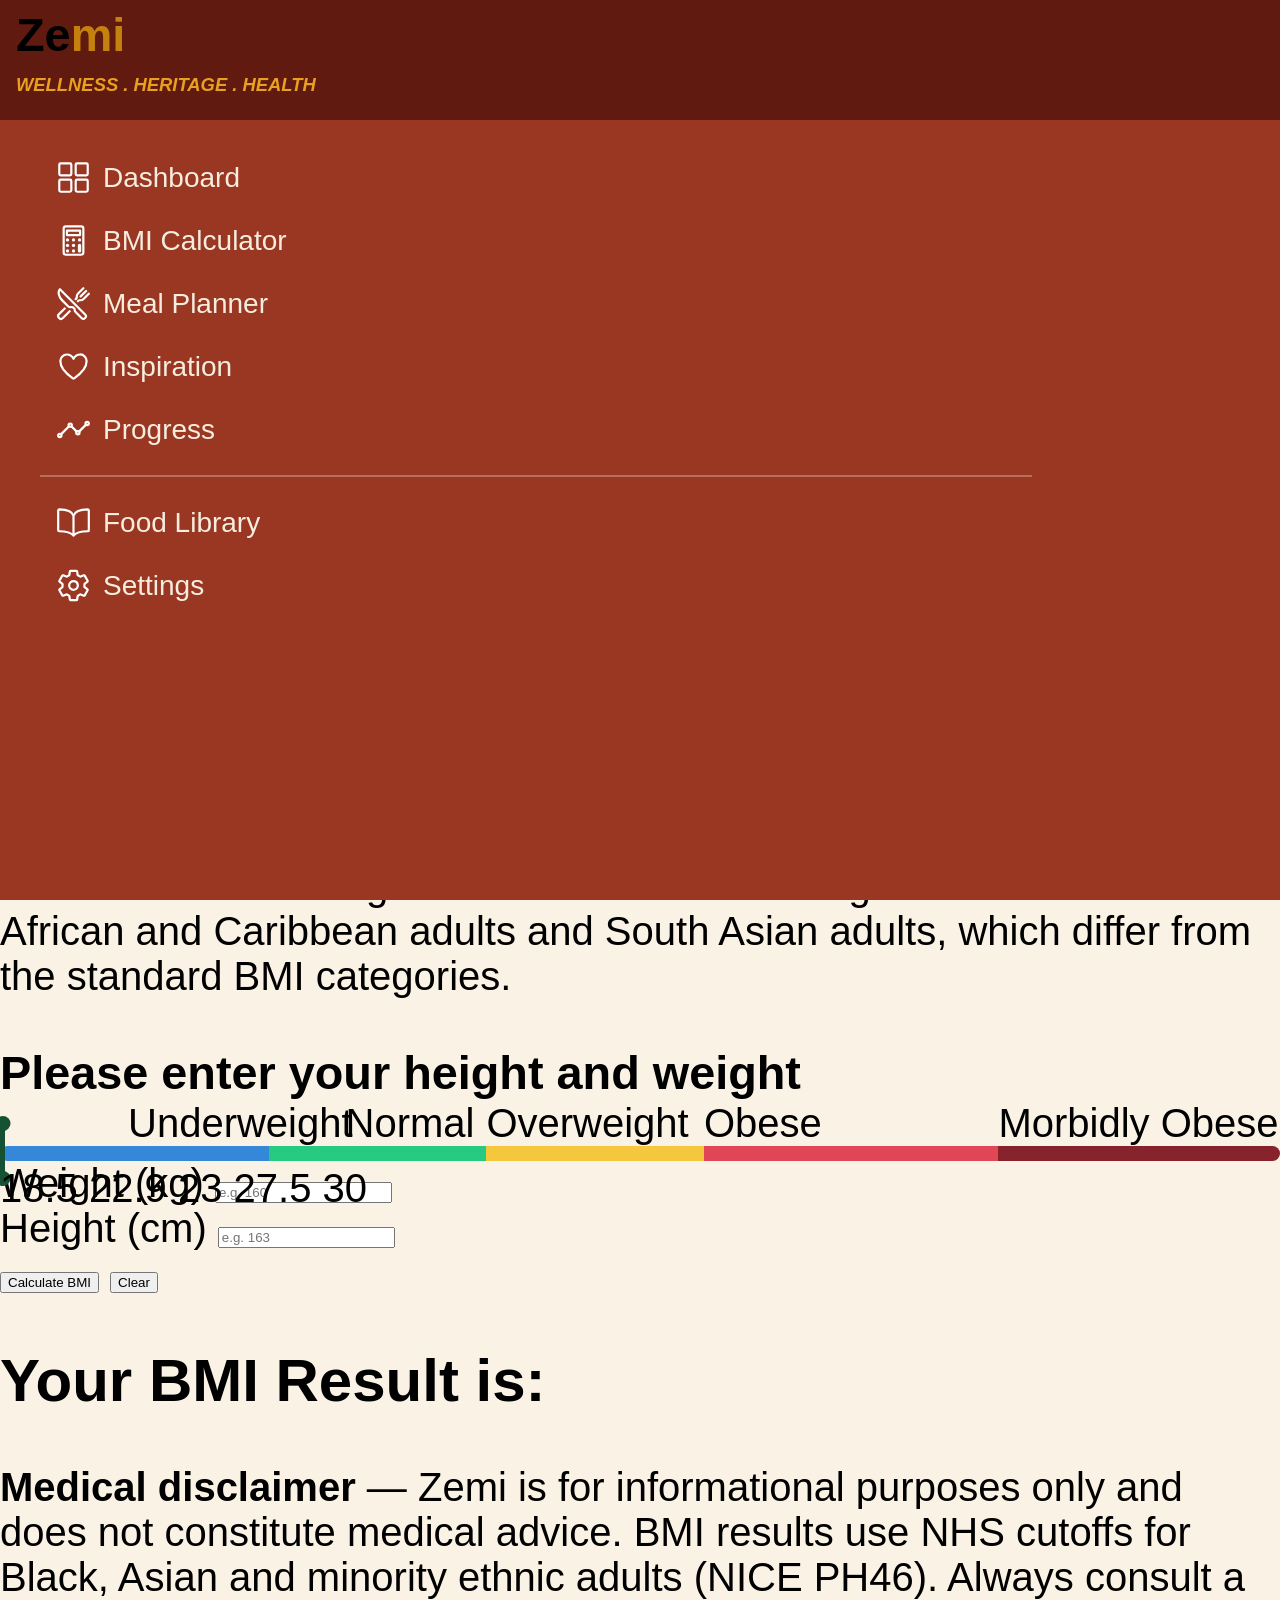
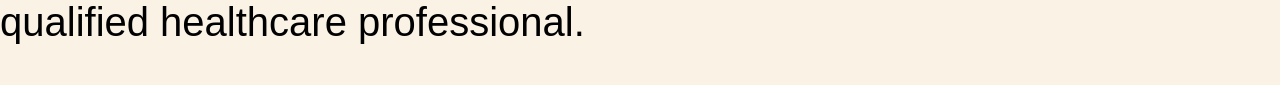
==== commit 0abba035: "style section 1 of overlay" ====
--- a/index.html
+++ b/index.html
@@ -28,17 +28,34 @@
      <nav>
   
     <div class="mobile-nav">
-        <div class="hamburger">
+       
+      
+        <div class="overlay">
+
+<div class="btn-wrapper">
 
  <button class="menu-btn">
 
 <svg xmlns="http://www.w3.org/2000/svg" fill="none" viewBox="0 0 24 24" stroke-width="1.5" stroke="currentColor" class="size-6">
   <path stroke-linecap="round" stroke-linejoin="round" d="M3.75 6.75h16.5M3.75 12h16.5m-16.5 5.25h16.5" />
 </svg>
+ </button>
+
+
+ <button class="close-btn">
+<svg xmlns="http://www.w3.org/2000/svg" fill="none" viewBox="0 0 24 24" stroke-width="1.5" stroke="currentColor" class="size-6">
+  <path stroke-linecap="round" stroke-linejoin="round" d="M6 18 18 6M6 6l12 12" />
+</svg>
 
  </button>
-        <div class="overlay">
- 
+ </div>
+
+  <div class="overlay-section-1">
+            
+            <h3 class="overlay-logo"><span>Ze</span><span class="zemi-gold">mi</span></h3>
+            <h6 class="overlay-subtitle">wellness . heritage . health</h6>
+        </div>
+
  
         <ul>
             <li><a class="link link-dash" href="#dashboard">Dashboard</a></li>
@@ -46,8 +63,8 @@
             <li><a class="link link-meal" href="#meal-ideas">Meal Planner</a></li>
             <li><a class="link link-inspo" href="#inspiration">Inspiration</a></li>
             <li><a class="link link-progress" href="#progress">Progress</a></li>
-            <hr>
-            <li><a class="link link-library" href="#library">Food Library</a></li>
+       <hr>
+            <li><a class="link link-book" href="#library">Food Library</a></li>
             <li><a class="link link-settings" href="#settings">Settings</a></li>
         </ul>
         
--- a/apps/frontend/web/css/styles.css
+++ b/apps/frontend/web/css/styles.css
@@ -12,6 +12,7 @@
   --gold:        hsl(38, 88%, 41%);
   --gold-light:  hsl(38, 82%, 52%);
   --gold-pale:   hsl(38, 70%, 94%);
+--gold-pale-transparent:   hsla(38, 70%, 94%, 0.3);
 
   /* Earth red */
   --earth-deep: hsl(8, 72%, 22%);
@@ -43,6 +44,11 @@
 /* Typography */
 
 /* Project start */
+
+*{
+    box-sizing: border-box;
+}
+
 /* header {
     position: relative;
     width: 100%;
@@ -55,7 +61,6 @@
     font-family: Arial, sans-serif;
     background-color: var(--gold-pale);
     font-size: 2.5rem;
-    text-align: center;
     align-items: center;
     margin: 0;
     /* padding: 1rem 5rem */
@@ -65,13 +70,10 @@
    text-align: center;
    padding: 0 2rem;
 }
-
-
 svg{
-    height: 3rem;
-}
-
-
+    width: 3.75rem;
+    height: 3.75rem;
+}
 /* Nav start */
 
 
@@ -105,12 +107,18 @@
     justify-content: flex-end;
     padding: 1rem;
 }
+.btn-wrapper{
+    display: flex;
+    gap: 0.5rem;
+    align-items: center;
+}
+
+.btn-wrapper{
+    display: none;
+}
 
 .menu-btn{
-    color: var(--gold-pale);
-    /* display: flex;
-    flex-direction: end; */
-   
+    color: var(--gold-pale);  
 }
 .close-icon{
     font-size: 1.5rem;
@@ -118,13 +126,34 @@
 }
 
 .overlay{
-    background-color: var(--menu-dark);
-    padding: 1rem;
-    position: sticky;
+    background-color: var(--earth);
+    width: 100%;
+    height: 100%;
+    position: absolute;
     top: 0;
+    left: 0;
     z-index: 1000;
 }   
 
+.overlay-section-1{
+    padding: 0.5rem 1rem;
+    margin: 0;
+    background-color: var(--earth-deep);
+}
+.overlay-logo{
+    margin: 0;
+    padding-bottom: 0.75rem;
+}
+.overlay-subtitle{
+color: var(--gold-light);
+font-style: italic;
+display: flex;
+flex-direction: row;
+font-size: 1.15rem;
+text-transform: uppercase;
+margin: 0;
+padding-bottom: 1rem;
+}
 
 
 .overlay ul li {
@@ -134,10 +163,9 @@
 
 }
 .overlay ul li a {
-text-decoration: none;
-  
+text-decoration: none;  
 color: var(--gold-pale);
- display: flex;
+display: flex;
 align-items: center;
 justify-content: flex-start;
 }
@@ -153,10 +181,9 @@
 }
 .overlay .link::before{
     content: "";
-    /* border: 1px solid var(--cream); */
-    width: 40px;
-    height: 40px;
-    margin-right: 0.5rem;
+    width: 35px;
+    height: 35px;
+    margin-right: 0.25rem;
     filter: brightness(0) invert(1);
     background-color: transparent;
 }
@@ -176,18 +203,19 @@
 .link-progress::before{
     background-image: url(/apps/frontend/web/assets/icons/progress.svg);
 }
-.link-library::before{
+.link-book::before{
     background-image: url(/apps/frontend/web/assets/icons/book.svg);
+   
 }
 .link-settings::before{
     background-image: url(/apps/frontend/web/assets/icons/settings.svg);
 }
+
 hr{
-    border-top: 1px solid var(--cream);
-    width: 100%;
-    margin: 1.5rem auto;
-}
-
+    border: 0.5px solid var(--gold-pale-transparent);
+    margin: 0 0 0.5rem 0;
+    width: 80%;
+}
 /* Nav end */
 
 /* Linear BMI guage */
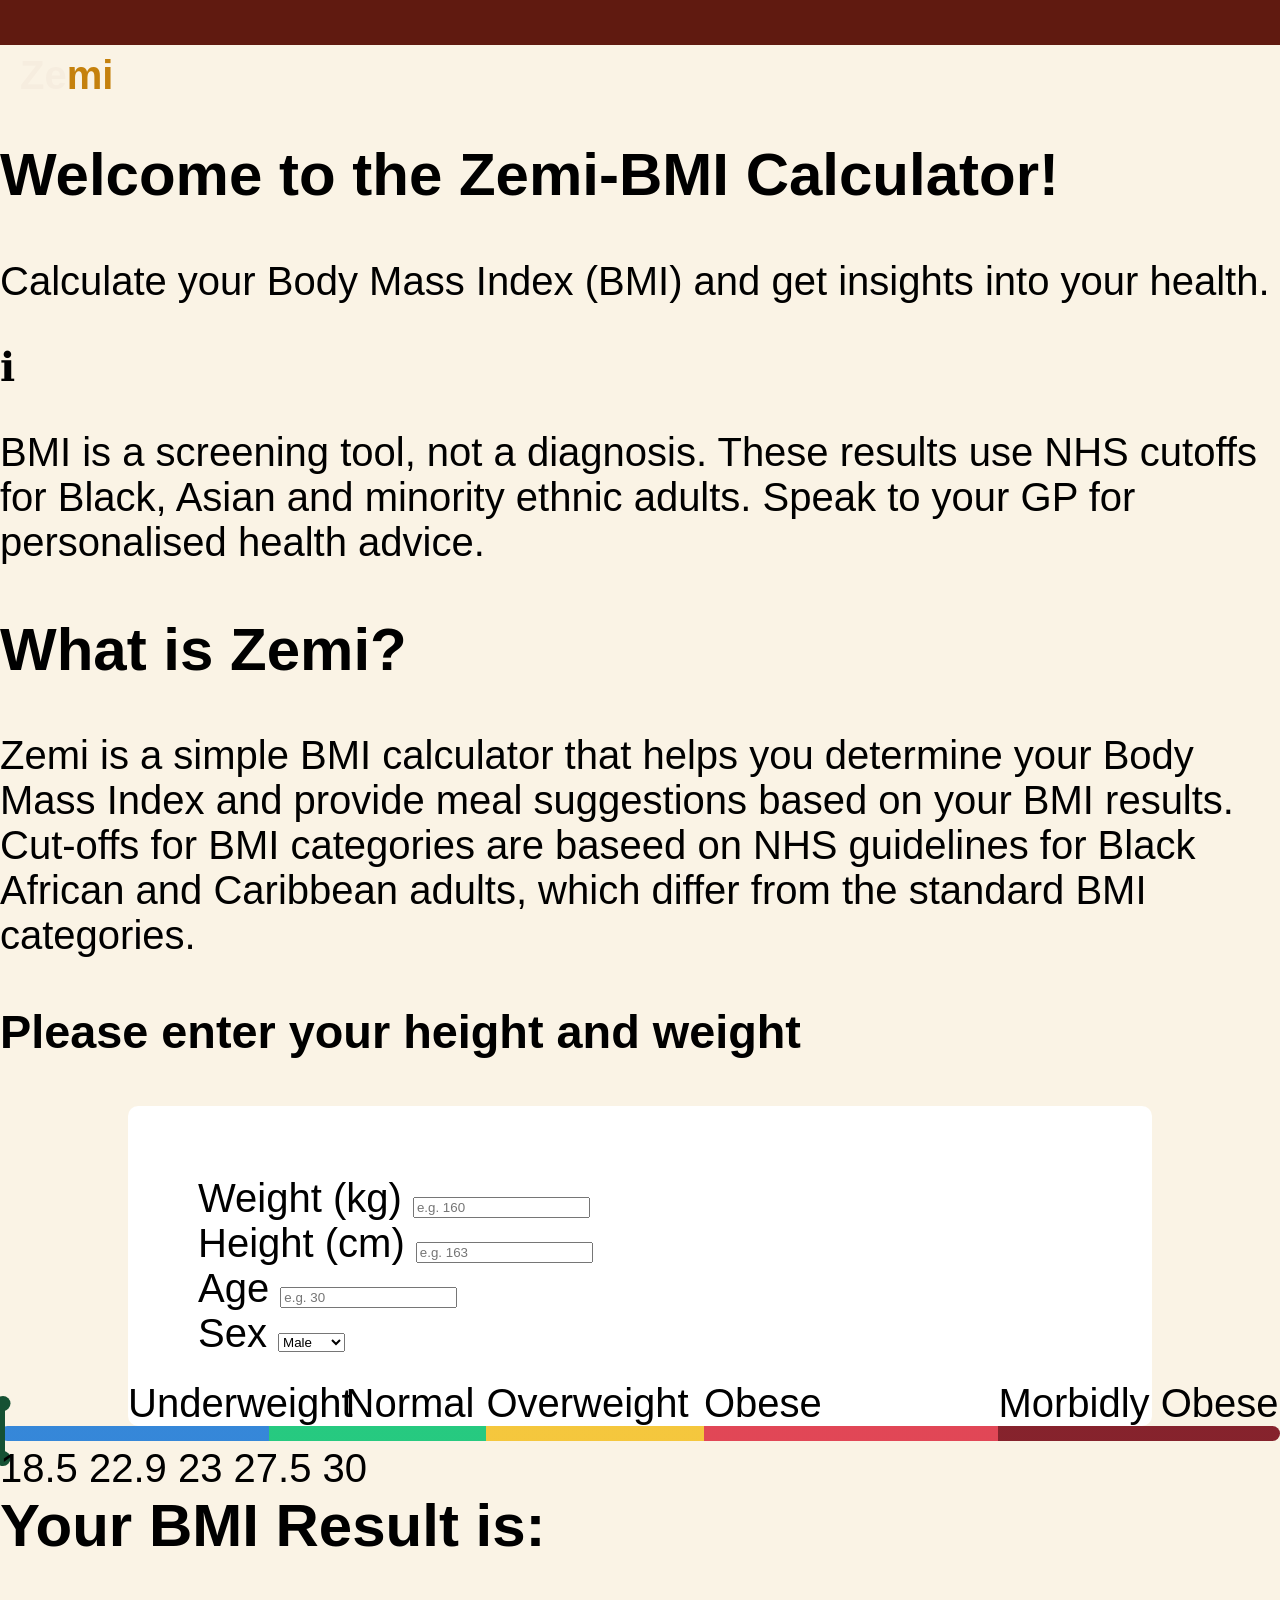
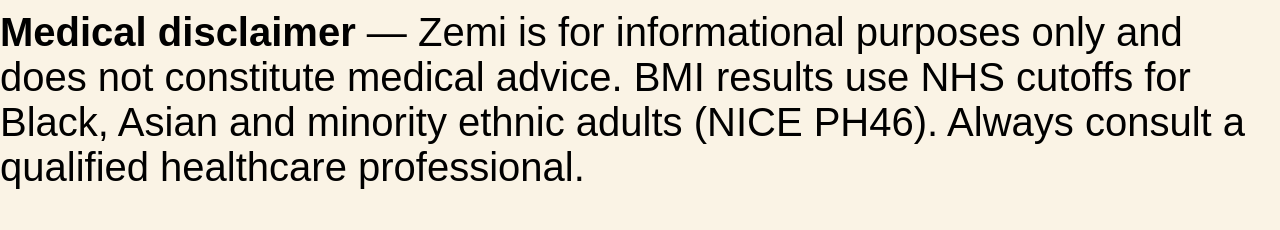
==== commit 57ea5ae3: "started styling bmi input" ====
--- a/index.html
+++ b/index.html
@@ -7,38 +7,26 @@
     <title>Zemi-BMI Calculator</title>
 </head>
 <body>
+
+
      <!--  Nav Start -->
-    <header>
-        <h1 class="logo"><span>Ze</span><span class="zemi-gold">mi</span></h1>
-
-        <section class="desktop-nav">
-    <nav>
-        <ul>
-            <li><a href="#home">Zemi</a></li>
-            <li><a href="#about">About</a></li>
-            <li><a href="#bmi-calculator">BMI Calculator</a></li>
-            <li><a href="#meal-ideas">Meal Ideas</a></li>
-
-        </ul>
-    </nav>
-
-</section>
+    <header> 
 
       <!-- Mobile Nav start -->
      <nav>
-  
+
     <div class="mobile-nav">
-       
-      
-        <div class="overlay">
-
-<div class="btn-wrapper">
+
+ <h1 class="logo"><span class="zemi-cream">Ze</span><span class="zemi-gold">mi</span></h1>
+
+       <div class="btn-wrapper">
 
  <button class="menu-btn">
 
-<svg xmlns="http://www.w3.org/2000/svg" fill="none" viewBox="0 0 24 24" stroke-width="1.5" stroke="currentColor" class="size-6">
+<svg xmlns="http://www.w3.org/2000/svg" fill="none " viewBox="0 0 24 24" stroke-width="1.5" stroke="currentColor" class="size-6">
   <path stroke-linecap="round" stroke-linejoin="round" d="M3.75 6.75h16.5M3.75 12h16.5m-16.5 5.25h16.5" />
 </svg>
+
  </button>
 
 
@@ -49,10 +37,14 @@
 
  </button>
  </div>
+      
+        <div class="overlay">
+
+
 
   <div class="overlay-section-1">
             
-            <h3 class="overlay-logo"><span>Ze</span><span class="zemi-gold">mi</span></h3>
+            <h3 class="overlay-logo"><span class="zemi-cream">Ze</span><span class="zemi-gold">mi</span></h3>
             <h6 class="overlay-subtitle">wellness . heritage . health</h6>
         </div>
 
@@ -72,6 +64,17 @@
         </div>
     </nav>
     <!-- Mobile Nav end -->
+
+    <!-- Desktop Nav start -->
+    <nav class="desktop-nav">
+        <ul>
+            <li><a href="#home">Zemi</a></li>
+            <li><a href="#about">About</a></li>
+            <li><a href="#bmi-calculator">BMI Calculator</a></li>
+            <li><a href="#meal-ideas">Meal Ideas</a></li>
+        </ul>
+    </nav>
+    <!-- Desktop Nav end -->
     </header>
 <main>
 
@@ -99,7 +102,7 @@
         <h2>What is Zemi?</h2>
         <p>Zemi is a simple BMI calculator that helps you determine your Body Mass Index and provide meal suggestions 
             based on your BMI results. Cut-offs for BMI categories are baseed on NHS guidelines for Black African and Caribbean
-            adults and South Asian adults, which differ from the standard BMI categories.
+            adults, which differ from the standard BMI categories.
         </p>
 
      </section>
@@ -107,11 +110,55 @@
 
         <!-- BMI calculator Start -->
            <!-- BMI Calculator card  -->
-   <div class="imput-container">
+  <section class="bmi-input">
     <h3>Please enter your height and weight</h3>
 
+ <div class="input-container">
+
+
+<form id="bmi-form">
+      <div class="weight-input">
+          <label for="weight">Weight (kg)</label>
+          <input type="number" name="weight" id="weight" placeholder="e.g. 160">
+      </div>
+      <div class="height-input">
+          <label for="height">Height (cm)</label>
+          <input type="number" name="height" id="height" placeholder="e.g. 163">
+      </div>
+      <div class="age-input">
+          <label for="age">Age</label>
+          <input type="number" name="age" id="age" placeholder="e.g. 30">
+      </div>
+      <div class="sex-input">
+          <label for="sex">Sex</label>
+          <select name="sex" id="sex">
+              <option value="male">Male</option>
+              <option value="female">Female</option>
+          </select>
+      </div>
+</form>
+
+
+
+
+
+  <!-- <div class="weight-input">
+        <label for="weight">Weight (kg)</label>
+        <input type="number" name="weight" id="weight" placeholder="e.g. 160">
+     </div>
+     <div class="height-input">
+        <label for="height">Height (cm)</label>
+        <input type="number" name="height" id="height" placeholder="e.g. 163">
+     </div>
+   
+
+
+    <button onclick="runApp()" id ="calculate-bmi">Calculate BMI</button>
+    <button onclick="reload()" id ="clear-values">Clear</button> -->
+   
+
 <!-- guage to indicate BMI category -->
-    <div class="scale-container" id="scale-container">
+    <section class="scale-container" id="scale-container">
          <div class="scale-track">
 
             <!-- scale marker -->
@@ -131,23 +178,12 @@
   <span>30</span>  
 </div>
     </div>  
-    <!-- weight input -->
-     <div class="weight-input">
-        <label for="weight">Weight (kg)</label>
-        <input type="number" name="weight" id="weight" placeholder="e.g. 160">
-     </div>
-     <div class="height-input">
-        <label for="height">Height (cm)</label>
-        <input type="number" name="height" id="height" placeholder="e.g. 163">
-     </div>
-   
-
-
-    <button onclick="runApp()" id ="calculate-bmi">Calculate BMI</button>
-    <button onclick="reload()" id ="clear-values">Clear</button>
+    
 
 
     <h2 class="bmi-result" >Your BMI Result is:</h2>
+
+      </section>
 
          <!-- BMI calculator End -->
 
--- a/apps/frontend/web/css/styles.css
+++ b/apps/frontend/web/css/styles.css
@@ -2,6 +2,7 @@
 
 :root {
     /* Backgrounds */
+   --white: hsl(0, 0%, 100%);
    --warm-white: hsl(44 67% 97%);
    --cream: hsl(38 60% 90%);
    --menu-dark: hsl(8 75% 13%);
@@ -66,24 +67,48 @@
     /* padding: 1rem 5rem */
 }
 
+.logo{
+    font-size: 2.5rem;
+     padding: 0.5em;
+    font-weight: bold;
+}
+
 .input-container p{
    text-align: center;
-   padding: 0 2rem;
-}
+   padding: 1em 2em;
+}
+
 svg{
     width: 3.75rem;
     height: 3.75rem;
+    border: solid 3px green;
+    color: var(--gold-pale);
+    background: var(--bg-darker);
+    border-radius: 10px;
 }
 /* Nav start */
 
-
-.logo{
+.mobile-nav{
+    width: 100%;
+    height: 5vh;
+    position: absolute;
+    top: 0;
+    background-color: var(--earth-deep);
+   
+}
+
+.desktop-nav{
+    display: none;
+}
+
+
+.overlay-logo{
     font-size: 2.5rem;
     font-weight: bold;
-    /* margin: 0;
-    position: absolute;
-    top: 0.25em;
-    left: 1.5em; */
+}
+
+.zemi-cream{
+    color: var(--cream);
 }
 
 .zemi-gold{
@@ -102,11 +127,7 @@
     cursor: pointer;
 }
 
-.mobile-nav{
-    display: flex;
-    justify-content: flex-end;
-    padding: 1rem;
-}
+
 .btn-wrapper{
     display: flex;
     gap: 0.5rem;
@@ -120,6 +141,7 @@
 .menu-btn{
     color: var(--gold-pale);  
 }
+
 .close-icon{
     font-size: 1.5rem;
     background: var(--charcoal);
@@ -127,23 +149,29 @@
 
 .overlay{
     background-color: var(--earth);
-    width: 100%;
-    height: 100%;
+    width: 75%;
+    height: auto;
     position: absolute;
     top: 0;
     left: 0;
+   padding-bottom: 5rem;
     z-index: 1000;
 }   
 
 .overlay-section-1{
     padding: 0.5rem 1rem;
     margin: 0;
+    height: 20vh;
     background-color: var(--earth-deep);
 }
+
+
 .overlay-logo{
     margin: 0;
     padding-bottom: 0.75rem;
 }
+
+
 .overlay-subtitle{
 color: var(--gold-light);
 font-style: italic;
@@ -168,6 +196,7 @@
 display: flex;
 align-items: center;
 justify-content: flex-start;
+padding-top: 1.25em;
 }
 
 .overlay .link{
@@ -211,12 +240,28 @@
     background-image: url(/apps/frontend/web/assets/icons/settings.svg);
 }
 
+
+
 hr{
     border: 0.5px solid var(--gold-pale-transparent);
     margin: 0 0 0.5rem 0;
     width: 80%;
 }
 /* Nav end */
+
+/* hero start */
+.hero{
+    margin-top: 3.5em;
+}
+
+#bmi-form{
+    width: 80%;
+    height: auto;
+    background-color: var(--white);
+    border-radius: 10px;
+    padding: 1.75em;
+    margin: 0 auto;
+}
 
 /* Linear BMI guage */
 
@@ -288,4 +333,22 @@
    
 }
 
+/* screen sizes-mobile first approach */
+
+/* Mobile first (min-width builds up) */
+@media (min-width: 640px)  {
+
+    .overlay{
+        display: none;
+    }
+
+    
+
+}/* sm  */
+@media (min-width: 768px)  { } /* md  */ 
+@media (min-width: 1024px) {}  /* lg  */ 
+
+
+
+
 /* Project end */
